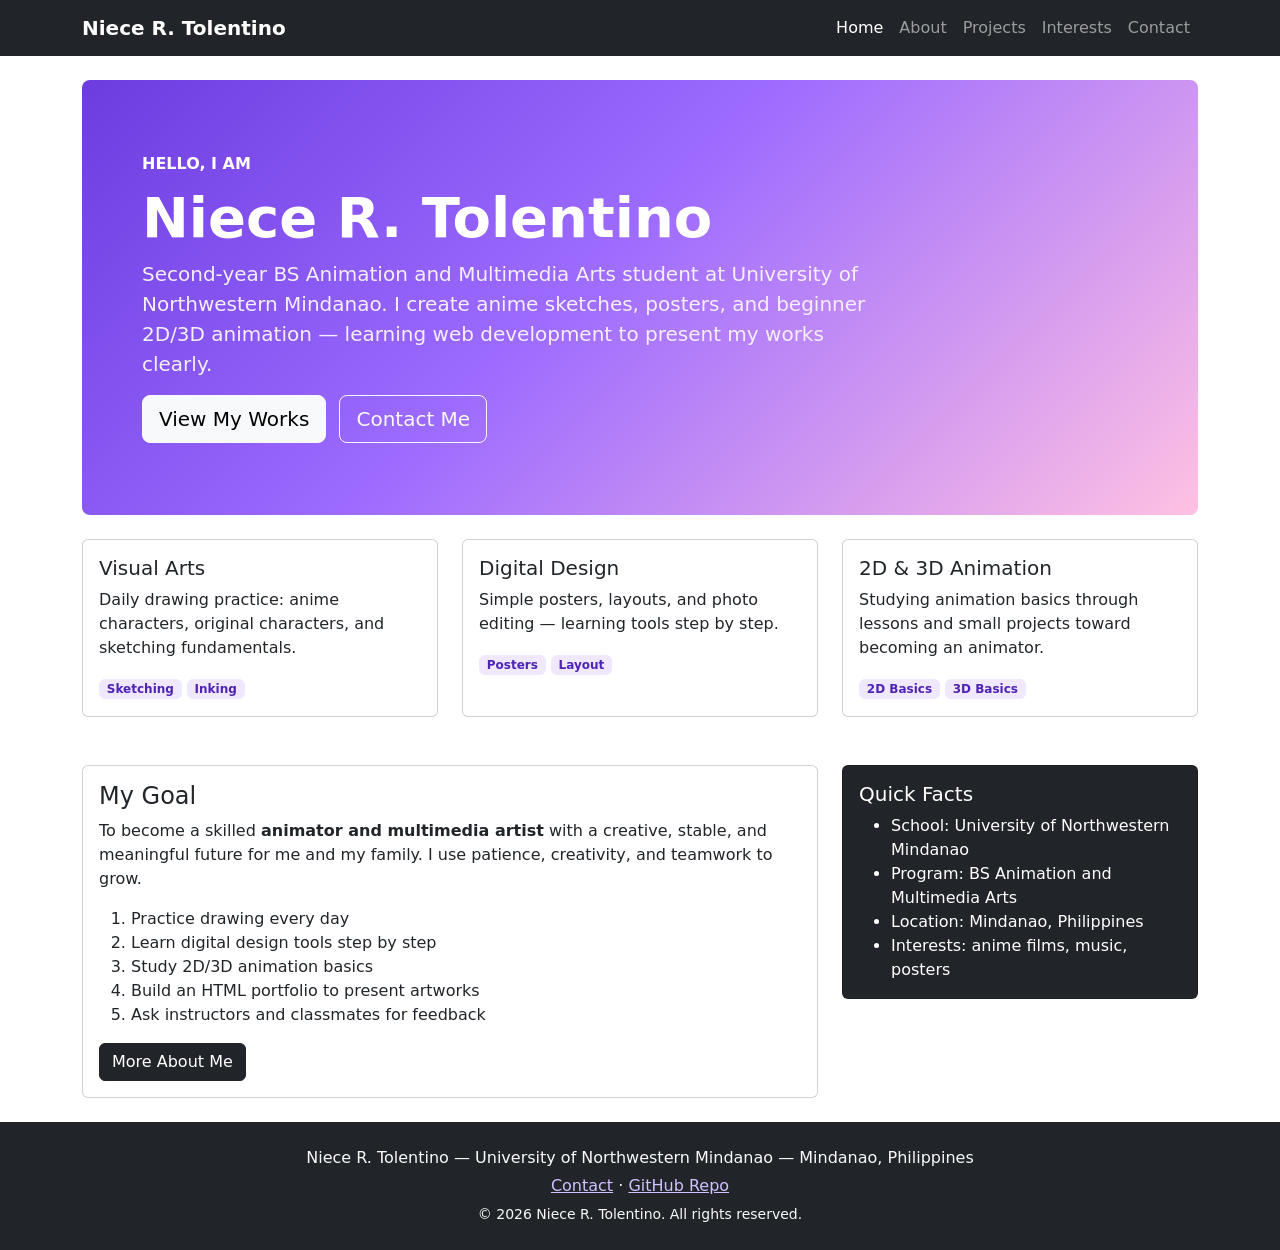
==== index.html @ 8a16ccdd "Add 5-page Jumbotron portfolio - Niece Tolentino" ====
<!DOCTYPE html>
<html lang="en">
<head>
  <meta charset="UTF-8">
  <meta name="viewport" content="width=device-width, initial-scale=1.0">
  <title>Niece R. Tolentino | Animation & Multimedia Arts Portfolio</title>
  <meta name="description" content="Portfolio of Niece R. Tolentino, BS Animation and Multimedia Arts student at University of Northwestern Mindanao. Visual arts, digital design, 2D and 3D animation.">
  <meta name="keywords" content="Niece Tolentino, Animation Portfolio Philippines, Multimedia Arts UNM, 2D 3D Animation Student, Digital Design Mindanao">
  <meta name="author" content="Niece R. Tolentino">
  <meta name="robots" content="index, follow">
  <link rel="canonical" href="https://niecetolentino18-ux.github.io/TOLENTINO-PORTFOLIO/">
  <meta property="og:title" content="Niece R. Tolentino | Animation & Multimedia Arts Portfolio">
  <meta property="og:description" content="Second-year BS Animation and Multimedia Arts student. Drawing, digital design, 2D/3D animation.">
  <meta property="og:type" content="website">
  <meta property="og:url" content="https://niecetolentino18-ux.github.io/TOLENTINO-PORTFOLIO/">
  <link href="https://cdn.jsdelivr.net/npm/bootstrap@5.3.3/dist/css/bootstrap.min.css" rel="stylesheet">
  <link href="css/style.css" rel="stylesheet">
</head>
<body>
<nav class="navbar navbar-expand-lg navbar-dark bg-dark sticky-top">
  <div class="container">
    <a class="navbar-brand fw-bold" href="index.html">Niece R. Tolentino</a>
    <button class="navbar-toggler" data-bs-toggle="collapse" data-bs-target="#nav"><span class="navbar-toggler-icon"></span></button>
    <div class="collapse navbar-collapse" id="nav">
      <ul class="navbar-nav ms-auto">
        <li class="nav-item"><a class="nav-link" href="index.html">Home</a></li>
        <li class="nav-item"><a class="nav-link" href="about.html">About</a></li>
        <li class="nav-item"><a class="nav-link" href="projects.html">Projects</a></li>
        <li class="nav-item"><a class="nav-link" href="gallery.html">Interests</a></li>
        <li class="nav-item"><a class="nav-link" href="contact.html">Contact</a></li>
      </ul>
    </div>
  </div>
</nav>

<main class="container my-4">
  <!-- JUMBOTRON HERO (Bootstrap 5 style: p-5 + bg + rounded-3) -->
  <div class="p-5 mb-4 rounded-3 jumbotron-hero">
    <div class="container-fluid py-4">
      <p class="text-uppercase fw-bold mb-2">Hello, I am</p>
      <h1 class="display-4 fw-bold">Niece R. Tolentino</h1>
      <p class="col-md-9 fs-5 lead">Second-year BS Animation and Multimedia Arts student at University of Northwestern Mindanao. I create anime sketches, posters, and beginner 2D/3D animation — learning web development to present my works clearly.</p>
      <a class="btn btn-light btn-lg me-2" href="projects.html">View My Works</a>
      <a class="btn btn-outline-light btn-lg" href="contact.html">Contact Me</a>
    </div>
  </div>

  <div class="row g-4">
    <div class="col-md-4">
      <div class="card h-100 card-hover"><div class="card-body">
        <h2 class="h5">Visual Arts</h2>
        <p>Daily drawing practice: anime characters, original characters, and sketching fundamentals.</p>
        <span class="badge skill-badge">Sketching</span> <span class="badge skill-badge">Inking</span>
      </div></div>
    </div>
    <div class="col-md-4">
      <div class="card h-100 card-hover"><div class="card-body">
        <h2 class="h5">Digital Design</h2>
        <p>Simple posters, layouts, and photo editing — learning tools step by step.</p>
        <span class="badge skill-badge">Posters</span> <span class="badge skill-badge">Layout</span>
      </div></div>
    </div>
    <div class="col-md-4">
      <div class="card h-100 card-hover"><div class="card-body">
        <h2 class="h5">2D &amp; 3D Animation</h2>
        <p>Studying animation basics through lessons and small projects toward becoming an animator.</p>
        <span class="badge skill-badge">2D Basics</span> <span class="badge skill-badge">3D Basics</span>
      </div></div>
    </div>
  </div>

  <div class="row mt-4 g-4">
    <div class="col-lg-8">
      <div class="card"><div class="card-body">
        <h2 class="h4">My Goal</h2>
        <p>To become a skilled <strong>animator and multimedia artist</strong> with a creative, stable, and meaningful future for me and my family. I use patience, creativity, and teamwork to grow.</p>
        <ol>
          <li>Practice drawing every day</li>
          <li>Learn digital design tools step by step</li>
          <li>Study 2D/3D animation basics</li>
          <li>Build an HTML portfolio to present artworks</li>
          <li>Ask instructors and classmates for feedback</li>
        </ol>
        <a href="about.html" class="btn btn-dark">More About Me</a>
      </div></div>
    </div>
    <div class="col-lg-4">
      <div class="card text-bg-dark"><div class="card-body">
        <h2 class="h5">Quick Facts</h2>
        <ul class="mb-0">
          <li>School: University of Northwestern Mindanao</li>
          <li>Program: BS Animation and Multimedia Arts</li>
          <li>Location: Mindanao, Philippines</li>
          <li>Interests: anime films, music, posters</li>
        </ul>
      </div></div>
    </div>
  </div>
</main>

<footer class="bg-dark text-light text-center py-4 mt-4">
  <p class="mb-1">Niece R. Tolentino — University of Northwestern Mindanao — Mindanao, Philippines</p>
  <p class="mb-1"><a href="contact.html">Contact</a> · <a href="https://github.com/niecetolentino18-ux/TOLENTINO-PORTFOLIO">GitHub Repo</a></p>
  <small>© <span id="year"></span> Niece R. Tolentino. All rights reserved.</small>
</footer>
<script src="https://cdn.jsdelivr.net/npm/bootstrap@5.3.3/dist/js/bootstrap.bundle.min.js"></script>
<script src="js/main.js"></script>
</body>
</html>
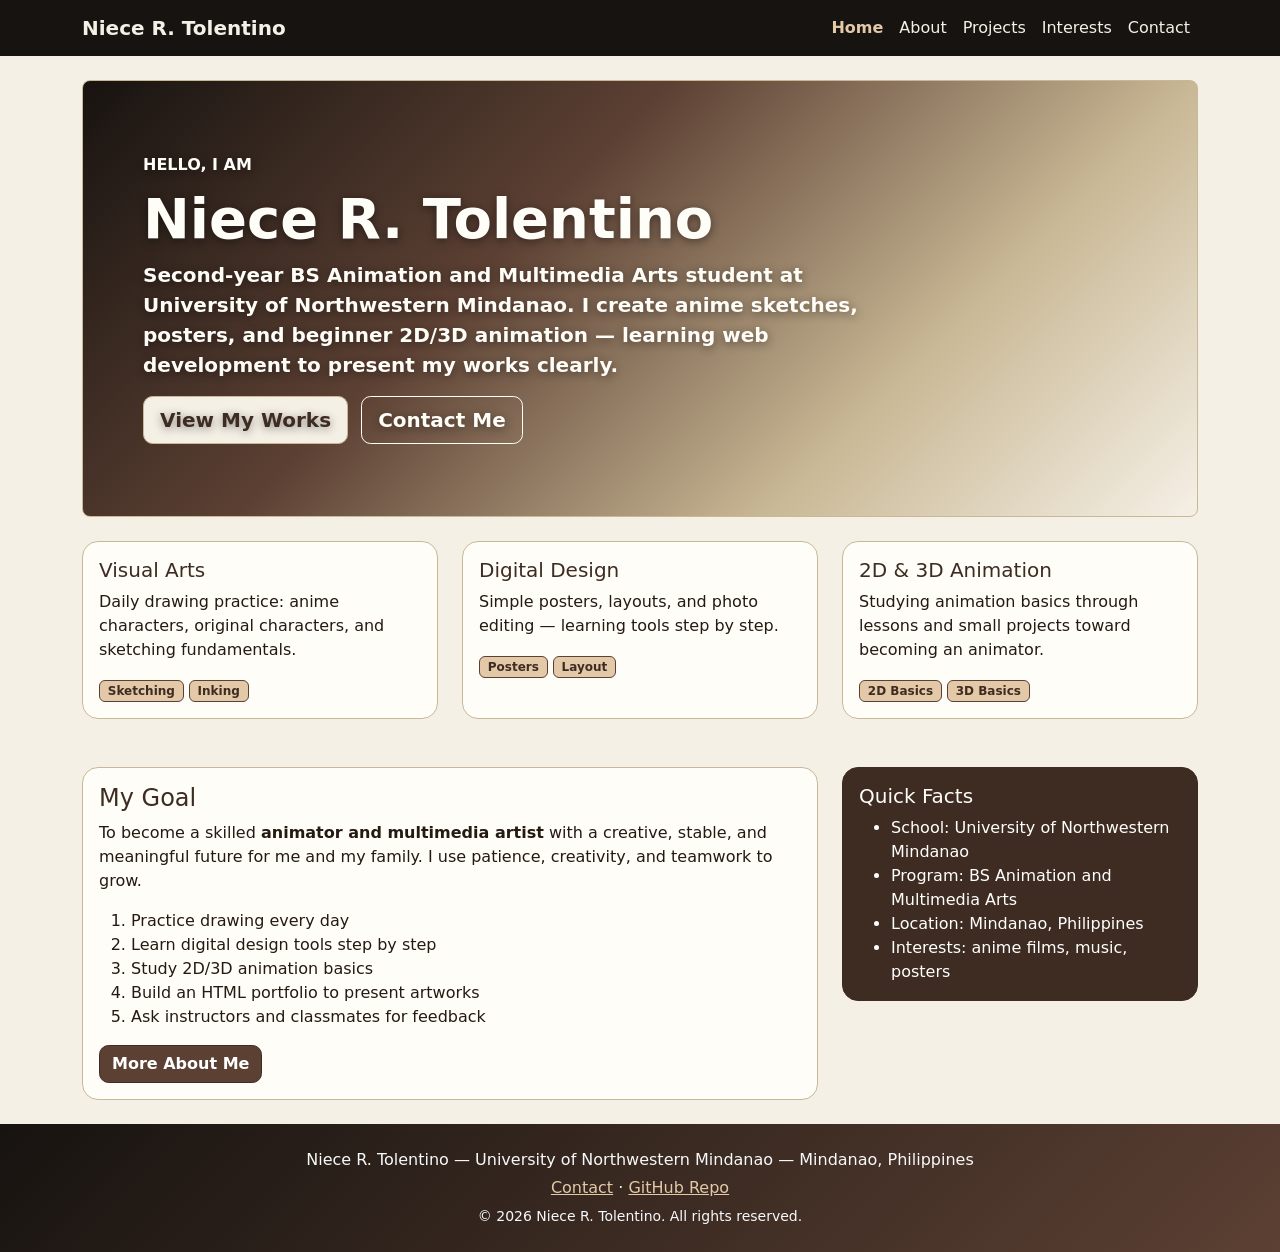
==== commit f7b67372: "Projects: same nude badge on all cards + cache-bust CSS v2" ====
--- a/index.html
+++ b/index.html
@@ -14,7 +14,7 @@
   <meta property="og:type" content="website">
   <meta property="og:url" content="https://niecetolentino18-ux.github.io/TOLENTINO-PORTFOLIO/">
   <link href="https://cdn.jsdelivr.net/npm/bootstrap@5.3.3/dist/css/bootstrap.min.css" rel="stylesheet">
-  <link href="css/style.css" rel="stylesheet">
+  <link href="css/style.css?v=2" rel="stylesheet">
 </head>
 <body>
 <nav class="navbar navbar-expand-lg navbar-dark bg-dark sticky-top">
--- a/css/style.css
+++ b/css/style.css
@@ -0,0 +1,92 @@
+/* Niece R. Tolentino Portfolio — earth-tone theme: brown / beige / khaki / nude / white / black */
+:root {
+  --brown: #5C4033;
+  --brown-dark: #3E2C22;
+  --beige: #F5F0E6;
+  --khaki: #C9B895;
+  --nude: #E3C9A8;
+  --ink: #241A12;
+  --white: #FFFDF8;
+  --black: #171310;
+}
+body {
+  font-family: "Segoe UI", system-ui, -apple-system, Arial, sans-serif;
+  color: var(--ink);
+  background: var(--beige);
+}
+h1, h2, h3, h4, h5, h6,
+.navbar-brand, .display-4, .display-5 {
+  font-family: "Segoe UI", system-ui, -apple-system, Arial, sans-serif;
+  font-weight: 800;
+  color: var(--brown-dark);
+  letter-spacing: 0;
+}
+
+/* ---------- Jumbotron: gradient only, no photo ---------- */
+.jumbotron-hero {
+  background: linear-gradient(135deg, var(--black) 0%, var(--brown) 38%, var(--khaki) 72%, var(--beige) 100%);
+  color: var(--white);
+  border: 1px solid var(--khaki);
+  min-height: 380px;
+  display: flex;
+  align-items: center;
+  text-shadow: 0 2px 10px rgba(0,0,0,.45);
+}
+.jumbotron-hero h1, .jumbotron-hero .text-uppercase { color: var(--white); }
+.jumbotron-hero .lead { color: var(--white); font-weight: 700; }
+.jumbotron-sub {
+  background: linear-gradient(135deg, var(--brown-dark) 0%, var(--brown) 55%, var(--nude) 100%);
+  color: var(--white);
+  border: 1px solid var(--khaki);
+  text-shadow: 0 2px 10px rgba(0,0,0,.45);
+}
+.jumbotron-sub h1 { color: var(--white); }
+
+/* ---------- Navbar / footer ---------- */
+.navbar { background: var(--black) !important; }
+.navbar-brand, .navbar-nav .nav-link { color: var(--beige) !important; }
+.navbar-nav .nav-link.active { color: var(--nude) !important; font-weight: 700; }
+footer { background: linear-gradient(135deg, var(--black), var(--brown)) !important; color: var(--beige); }
+footer a { color: var(--nude); }
+footer a:hover { color: var(--white); }
+
+/* ---------- Cards / boxes ---------- */
+.card {
+  border-radius: 1rem;
+  border: 1px solid var(--khaki);
+  background: var(--white);
+  color: var(--ink);
+}
+.card h2, .card h3 { color: var(--brown-dark); }
+.card-hover { transition: transform .2s ease, box-shadow .2s ease; }
+.card-hover:hover { transform: translateY(-4px); box-shadow: 0 12px 26px rgba(62,44,34,.22); }
+.card.text-bg-dark { background: var(--brown-dark) !important; color: var(--white); border-color: var(--brown-dark); }
+.card.text-bg-dark h2 { color: var(--white); }
+.skill-badge { background: var(--nude); color: var(--brown-dark); border: 1px solid var(--brown); font-weight: 700; }
+/* All small tag boxes under cards → same earth color (overrides Bootstrap text-bg-*) */
+.card .badge { background: var(--nude) !important; color: var(--brown-dark) !important; border: 1px solid var(--brown); font-weight: 700; }
+.btn { border-radius: .6rem; font-weight: 700; }
+.btn-light { background: var(--beige); border: 1px solid var(--khaki); color: var(--brown-dark); }
+.btn-outline-light { border: 1px solid var(--white); color: var(--white); }
+.btn-outline-light:hover { background: var(--white); color: var(--brown-dark); }
+.btn-dark { background: var(--brown); border-color: var(--brown-dark); }
+.btn-dark:hover { background: var(--brown-dark); }
+.progress { background: var(--beige); border: 1px solid var(--khaki); }
+.progress-bar { background: var(--brown); color: var(--white); font-weight: 700; }
+
+/* ---------- Gallery tiles: earth tones, readable ---------- */
+.gallery-tile {
+  height: 180px;
+  border-radius: 1rem;
+  display: flex;
+  align-items: end;
+  padding: 1rem;
+  font-weight: 700;
+  border: 1px solid var(--khaki);
+}
+.tile-1 { background: linear-gradient(135deg, var(--brown), var(--nude)); color: var(--white); text-shadow: 0 1px 6px rgba(0,0,0,.5); }
+.tile-2 { background: linear-gradient(135deg, var(--beige), var(--nude)); color: var(--brown-dark); }
+.tile-3 { background: linear-gradient(135deg, var(--black), var(--brown)); color: var(--white); text-shadow: 0 1px 6px rgba(0,0,0,.5); }
+.tile-4 { background: linear-gradient(135deg, var(--nude), var(--white)); color: var(--brown-dark); }
+.tile-5 { background: linear-gradient(135deg, var(--khaki), var(--beige)); color: var(--brown-dark); }
+.tile-6 { background: linear-gradient(135deg, var(--brown-dark), var(--khaki)); color: var(--white); text-shadow: 0 1px 6px rgba(0,0,0,.5); }
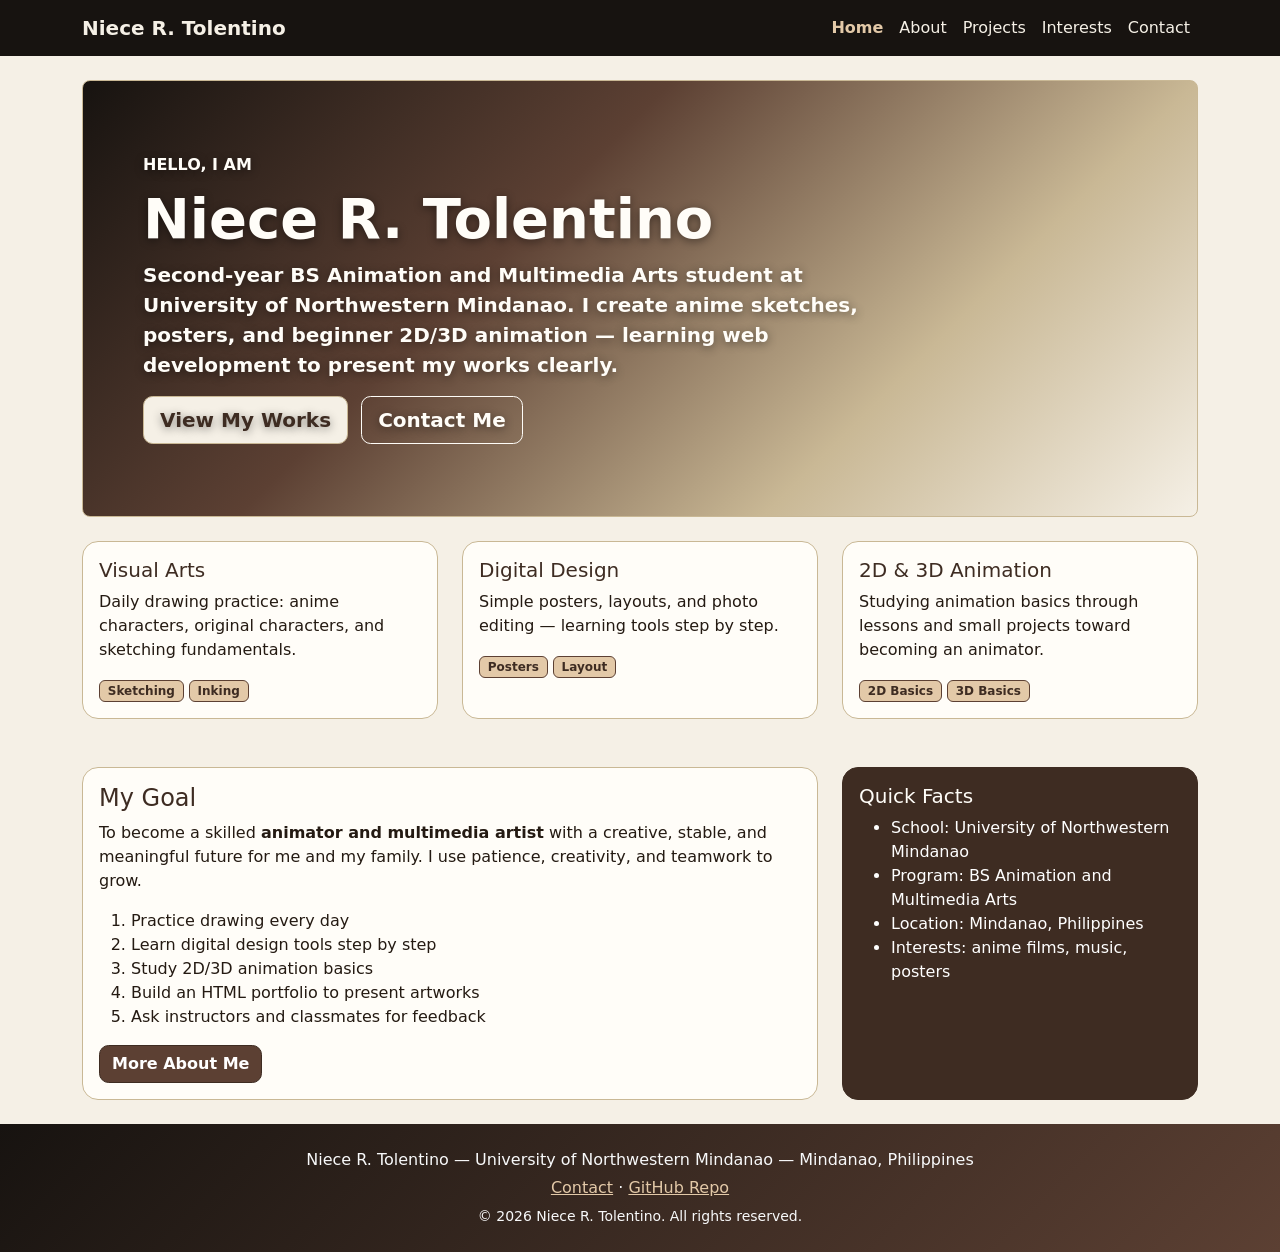
==== commit d2f83014: "Home: equal-height My Goal and Quick Facts boxes" ====
--- a/index.html
+++ b/index.html
@@ -14,7 +14,7 @@
   <meta property="og:type" content="website">
   <meta property="og:url" content="https://niecetolentino18-ux.github.io/TOLENTINO-PORTFOLIO/">
   <link href="https://cdn.jsdelivr.net/npm/bootstrap@5.3.3/dist/css/bootstrap.min.css" rel="stylesheet">
-  <link href="css/style.css?v=2" rel="stylesheet">
+  <link href="css/style.css?v=3" rel="stylesheet">
 </head>
 <body>
 <nav class="navbar navbar-expand-lg navbar-dark bg-dark sticky-top">
@@ -71,7 +71,7 @@
 
   <div class="row mt-4 g-4">
     <div class="col-lg-8">
-      <div class="card"><div class="card-body">
+      <div class="card h-100"><div class="card-body">
         <h2 class="h4">My Goal</h2>
         <p>To become a skilled <strong>animator and multimedia artist</strong> with a creative, stable, and meaningful future for me and my family. I use patience, creativity, and teamwork to grow.</p>
         <ol>
@@ -85,7 +85,7 @@
       </div></div>
     </div>
     <div class="col-lg-4">
-      <div class="card text-bg-dark"><div class="card-body">
+      <div class="card text-bg-dark h-100"><div class="card-body">
         <h2 class="h5">Quick Facts</h2>
         <ul class="mb-0">
           <li>School: University of Northwestern Mindanao</li>
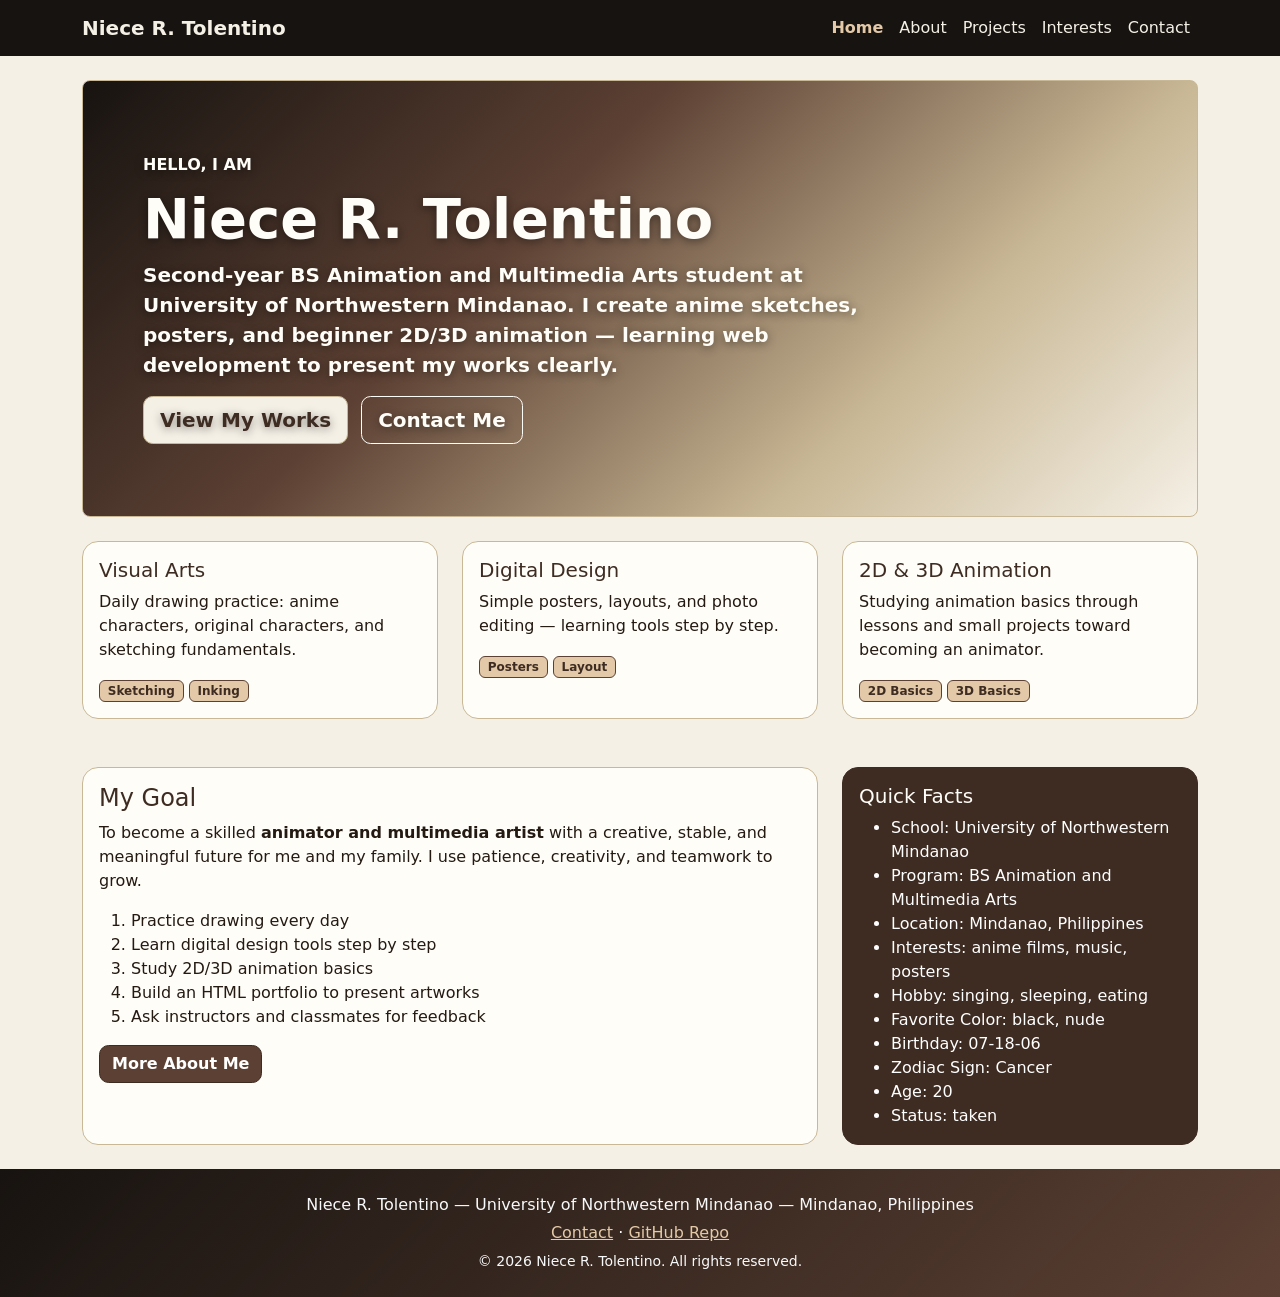
==== commit d6a9f315: "Gallery: add photos to all 6 boxes, update instruments caption" ====
--- a/index.html
+++ b/index.html
@@ -92,6 +92,12 @@
           <li>Program: BS Animation and Multimedia Arts</li>
           <li>Location: Mindanao, Philippines</li>
           <li>Interests: anime films, music, posters</li>
+          <li>Hobby: singing, sleeping, eating</li>
+          <li>Favorite Color: black, nude</li>
+          <li>Birthday: 07-18-06</li>
+          <li>Zodiac Sign: Cancer</li>
+          <li>Age: 20</li>
+          <li>Status: taken</li>
         </ul>
       </div></div>
     </div>
--- a/css/style.css
+++ b/css/style.css
@@ -85,6 +85,35 @@
   border: 1px solid var(--khaki);
 }
 .tile-1 { background: linear-gradient(135deg, var(--brown), var(--nude)); color: var(--white); text-shadow: 0 1px 6px rgba(0,0,0,.5); }
+/* Boxes with photos */
+.gallery-tile.has-photos {
+  flex-direction: column;
+  align-items: stretch;
+  justify-content: flex-end;
+  padding: 0;
+  height: auto;
+  min-height: 180px;
+  overflow: hidden;
+}
+.tile-photos {
+  display: grid;
+  grid-template-columns: 1fr 1fr 1fr;
+  gap: 6px;
+  padding: 8px 8px 0 8px;
+}
+.tile-photos a { display: block; overflow: hidden; border-radius: .6rem; }
+.tile-photos img {
+  width: 100%;
+  height: 150px;
+  object-fit: cover;
+  display: block;
+  border-radius: .6rem;
+  border: 1px solid rgba(255,255,255,.7);
+  transition: transform .2s ease;
+}
+.tile-photos a:hover img { transform: scale(1.05); }
+.gallery-tile.has-photos span { padding: 0.75rem 1rem 1rem 1rem; }
+.tile-2.has-photos .tile-photos img, .tile-4.has-photos .tile-photos img, .tile-5.has-photos .tile-photos img { border-color: var(--brown); }
 .tile-2 { background: linear-gradient(135deg, var(--beige), var(--nude)); color: var(--brown-dark); }
 .tile-3 { background: linear-gradient(135deg, var(--black), var(--brown)); color: var(--white); text-shadow: 0 1px 6px rgba(0,0,0,.5); }
 .tile-4 { background: linear-gradient(135deg, var(--nude), var(--white)); color: var(--brown-dark); }
